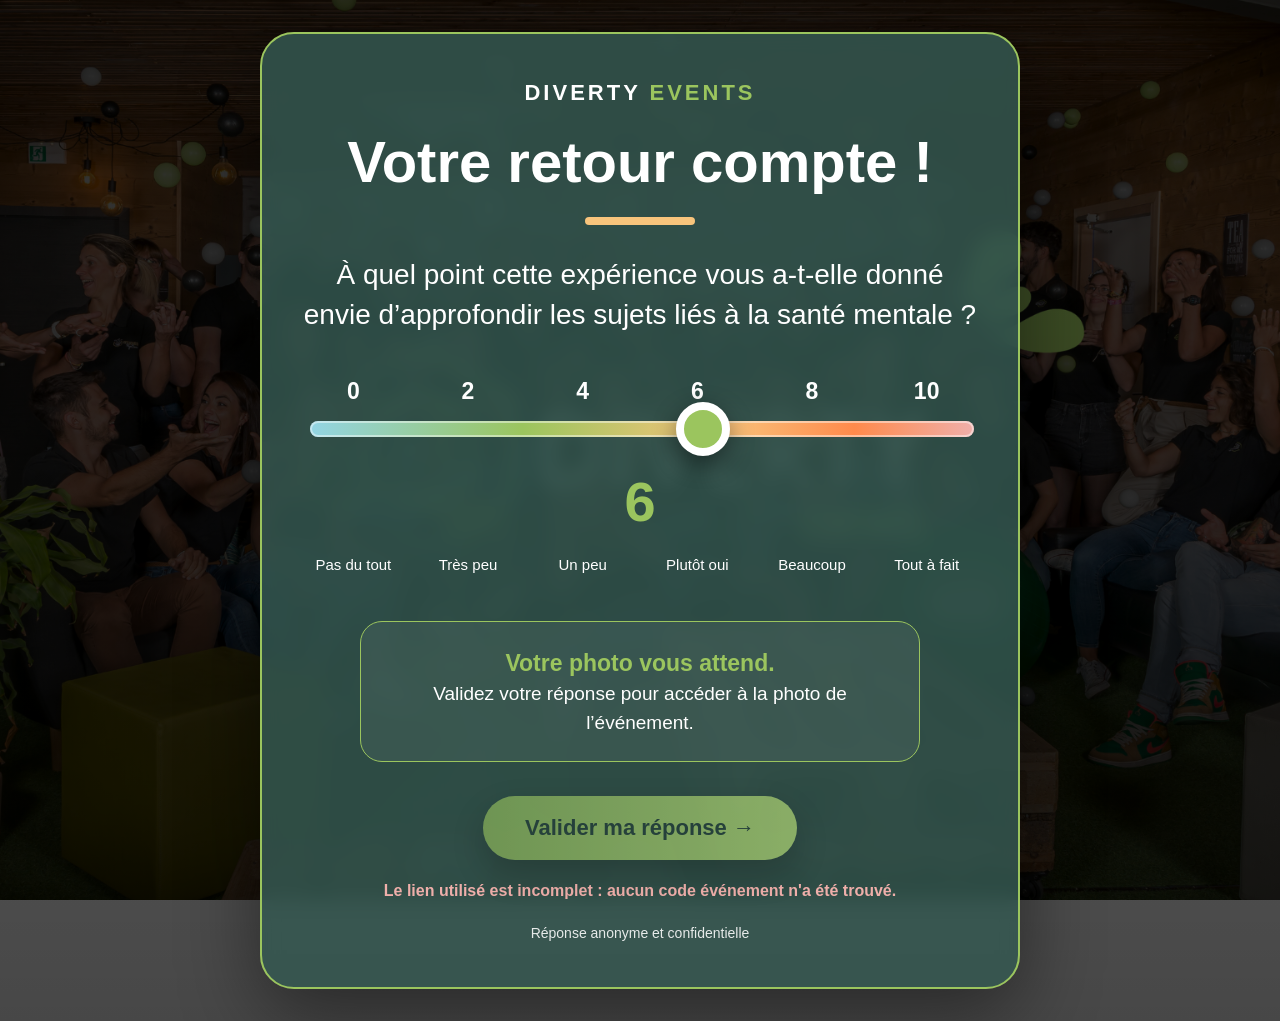
==== serious-game/sante-mentale/apres.html @ b1513db0 "Rename apres to apres.html" ====
<!DOCTYPE html>
<html lang="fr">
<head>
  <meta charset="UTF-8" />
  <meta name="viewport" content="width=device-width, initial-scale=1.0" />

  <title>Après l’activité — Santé mentale</title>

  <link rel="stylesheet" href="../../styles/style.css" />
</head>

<body>
  <main class="card">
    <div class="logo">
      DIVERTY <span>EVENTS</span>
    </div>

    <h1>Votre retour compte !</h1>

    <div class="underline"></div>

    <div class="question" id="questionText"></div>

    <div class="scale-numbers">
      <span>0</span>
      <span>2</span>
      <span>4</span>
      <span>6</span>
      <span>8</span>
      <span>10</span>
    </div>

    <div class="slider-wrap">
      <input
        type="range"
        id="score"
        min="0"
        max="10"
        step="2"
        value="6"
      />
    </div>

    <div class="value" id="scoreValue">6</div>

    <div class="labels">
      <span id="label0"></span>
      <span id="label2"></span>
      <span id="label4"></span>
      <span id="label6"></span>
      <span id="label8"></span>
      <span id="label10"></span>
    </div>

    <div class="info">
      <strong>Votre photo vous attend.</strong>
      <br />
      Validez votre réponse pour accéder à la photo de l’événement.
    </div>

    <button
      id="submitButton"
      type="button"
      onclick="submitForm()"
    >
      Valider ma réponse →
    </button>

    <div class="error-message" id="errorMessage"></div>

    <div class="privacy">
      Réponse anonyme et confidentielle
    </div>
  </main>

  <script>
    const CONFIG = {
      activity: "Serious Game Santé mentale",

      moment: "Après",

      question:
        "À quel point cette expérience vous a-t-elle donné envie d’approfondir les sujets liés à la santé mentale ?",

      labels: {
        0: "Pas du tout",
        2: "Très peu",
        4: "Un peu",
        6: "Plutôt oui",
        8: "Beaucoup",
        10: "Tout à fait"
      },

      redirectPage: "photo.html",

      scriptUrl:
        "https://script.google.com/macros/s/AKfycbwvOaD7CaTIw763Fr-FqAxHytmID2fBGBx-mZBUOHrWX-6uUU8zPX9HoGNw_8gGPDRT/exec"
    };
  </script>

  <script src="../../scripts/questionnaire.js"></script>
</body>
</html>
---- styles/style.css ----
:root {
  --vert: #9bc55e;
  --vert-fonce: #355952;
  --jaune: #f8c47c;
  --rose: #efafaa;
  --bleu: #93d5e4;
  --blanc: #ffffff;
}

* {
  box-sizing: border-box;
}

body {
  margin: 0;
  min-height: 100vh;
  padding: 32px 18px;

  font-family: Futura, "Trebuchet MS", Arial, sans-serif;
  color: var(--blanc);

  background:
    linear-gradient(rgba(0, 0, 0, 0.58), rgba(0, 0, 0, 0.72)),
    url("../fond-diverty.png") center / cover no-repeat fixed;

  display: flex;
  align-items: center;
  justify-content: center;
}

.card {
  width: 100%;
  max-width: 760px;
  padding: 46px 38px;

  border: 2px solid var(--vert);
  border-radius: 34px;

  background: rgba(53, 89, 82, 0.84);
  box-shadow: 0 24px 80px rgba(0, 0, 0, 0.45);

  backdrop-filter: blur(10px);
  text-align: center;
}

.logo {
  margin-bottom: 26px;

  font-size: 22px;
  font-weight: 700;
  letter-spacing: 3px;
}

.logo span {
  color: var(--vert);
}

h1 {
  margin: 0;

  font-size: clamp(34px, 6vw, 58px);
  line-height: 1.05;
}

.underline {
  width: 110px;
  height: 8px;
  margin: 24px auto 30px;

  border-radius: 999px;
  background: var(--jaune);
}

.question,
.intro {
  margin-bottom: 42px;

  font-size: clamp(20px, 3vw, 28px);
  line-height: 1.45;
}

.scale-numbers,
.labels {
  display: grid;
  grid-template-columns: repeat(6, 1fr);
  gap: 8px;
}

.scale-numbers {
  margin-bottom: 14px;

  font-size: 23px;
  font-weight: 700;
}

.slider-wrap {
  padding: 0 8px;
}

input[type="range"] {
  width: 100%;
  height: 16px;

  appearance: none;
  -webkit-appearance: none;

  border-radius: 999px;
  outline: none;

  background: linear-gradient(
    90deg,
    var(--bleu) 0%,
    var(--vert) 32%,
    var(--jaune) 62%,
    #ff8a4c 82%,
    var(--rose) 100%
  );

  box-shadow: inset 0 0 0 2px rgba(255, 255, 255, 0.45);
}

input[type="range"]::-webkit-slider-thumb {
  width: 54px;
  height: 54px;

  appearance: none;
  -webkit-appearance: none;

  border: 8px solid var(--blanc);
  border-radius: 50%;

  background: var(--vert);
  box-shadow: 0 8px 24px rgba(0, 0, 0, 0.45);

  cursor: pointer;
}

input[type="range"]::-moz-range-thumb {
  width: 38px;
  height: 38px;

  border: 8px solid var(--blanc);
  border-radius: 50%;

  background: var(--vert);
  box-shadow: 0 8px 24px rgba(0, 0, 0, 0.45);

  cursor: pointer;
}

.value {
  margin: 28px 0 12px;

  color: var(--vert);
  font-size: 56px;
  font-weight: 800;
}

.labels {
  margin-top: 22px;

  font-size: 15px;
  line-height: 1.25;
}

.info {
  max-width: 560px;
  margin: 46px auto 34px;
  padding: 24px 28px;

  border: 1.5px solid var(--vert);
  border-radius: 22px;

  background: rgba(255, 255, 255, 0.06);

  font-size: 19px;
  line-height: 1.5;
}

.info strong {
  color: var(--vert);
  font-size: 23px;
}

button {
  padding: 19px 42px;

  border: none;
  border-radius: 999px;

  color: #213b36;
  background: linear-gradient(90deg, var(--vert), #c7ef7e);

  font-family: inherit;
  font-size: 22px;
  font-weight: 800;

  box-shadow: 0 14px 34px rgba(0, 0, 0, 0.32);
  cursor: pointer;
}

button:disabled {
  opacity: 0.6;
  cursor: wait;
}

.privacy,
.small {
  margin-top: 25px;

  font-size: 14px;
  opacity: 0.88;
}

.code-box {
  display: inline-block;

  margin: 10px auto 34px;
  padding: 24px 38px;

  border-radius: 24px;

  color: var(--vert-fonce);
  background: var(--blanc);

  font-size: clamp(40px, 9vw, 72px);
  font-weight: 900;
  letter-spacing: 4px;

  box-shadow: 0 18px 45px rgba(0, 0, 0, 0.35);
}

.event-photo {
  display: block;

  width: 100%;
  max-height: 520px;
  margin: 30px auto;

  border: 5px solid var(--blanc);
  border-radius: 24px;

  object-fit: contain;
  background: rgba(255, 255, 255, 0.08);

  box-shadow: 0 18px 45px rgba(0, 0, 0, 0.35);
}

.error-message {
  margin-top: 22px;

  color: var(--rose);
  font-weight: 700;
}

@media (max-width: 600px) {
  body {
    padding: 18px 12px;
  }

  .card {
    padding: 32px 20px;
  }

  .scale-numbers {
    font-size: 17px;
  }

  .labels {
    font-size: 11px;
  }

  button {
    width: 100%;
    padding: 17px 20px;

    font-size: 19px;
  }

  .code-box {
    padding: 22px 20px;
    letter-spacing: 2px;
  }
}
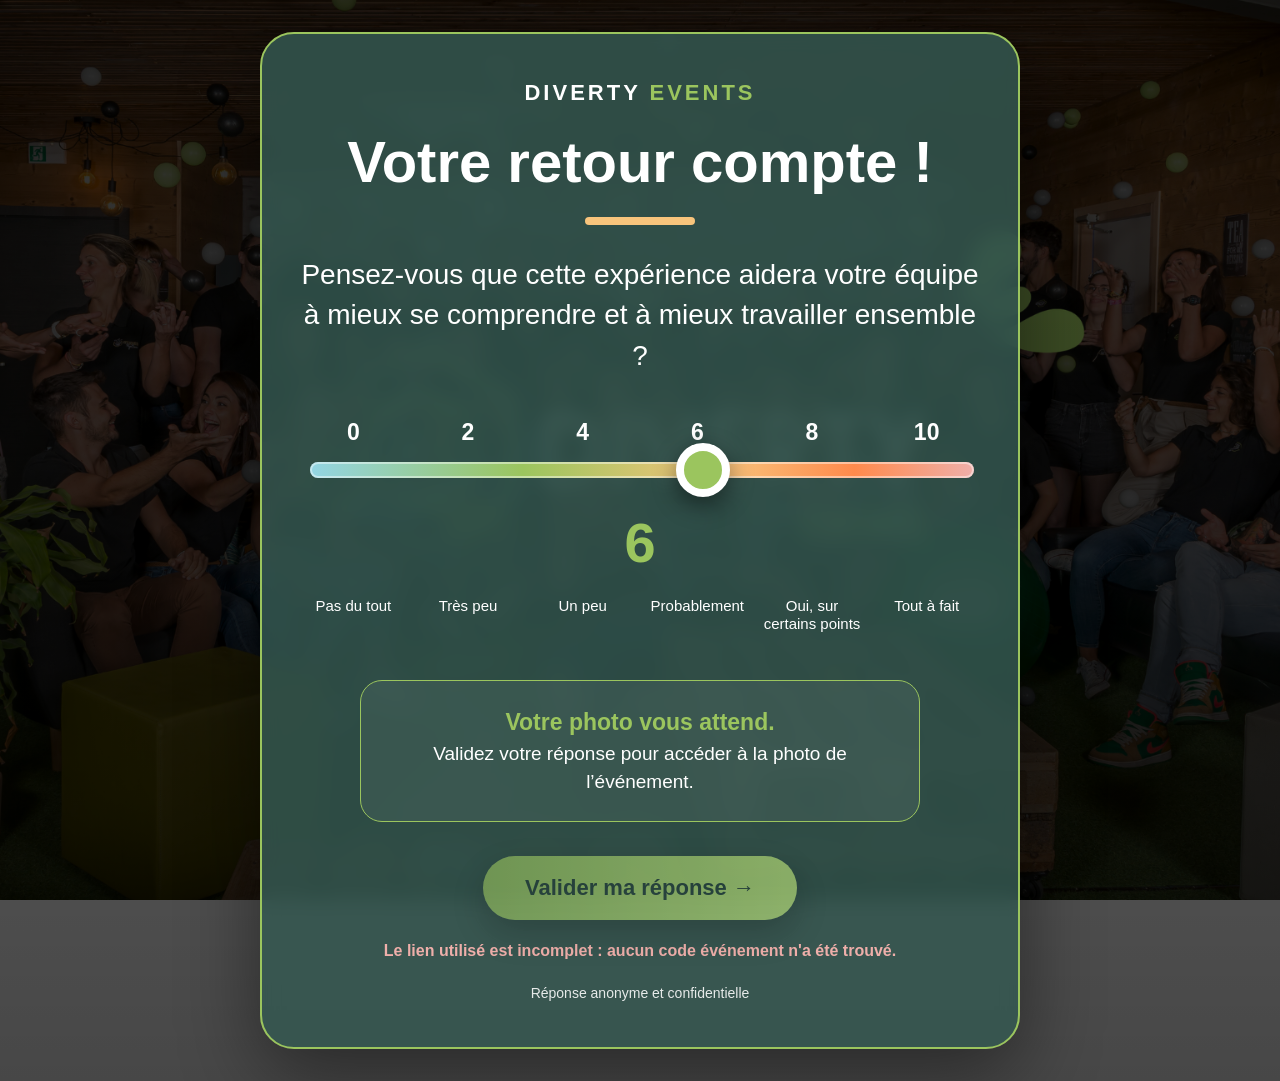
==== commit 6e778a7e: "Update apres.html" ====
--- a/serious-game/sante-mentale/apres.html
+++ b/serious-game/sante-mentale/apres.html
@@ -80,14 +80,14 @@
       moment: "Après",
 
       question:
-        "À quel point cette expérience vous a-t-elle donné envie d’approfondir les sujets liés à la santé mentale ?",
+        "Pensez-vous que cette expérience aidera votre équipe à mieux se comprendre et à mieux travailler ensemble ?",
 
       labels: {
         0: "Pas du tout",
         2: "Très peu",
         4: "Un peu",
-        6: "Plutôt oui",
-        8: "Beaucoup",
+        6: "Probablement",
+        8: "Oui, sur certains points",
         10: "Tout à fait"
       },
 
